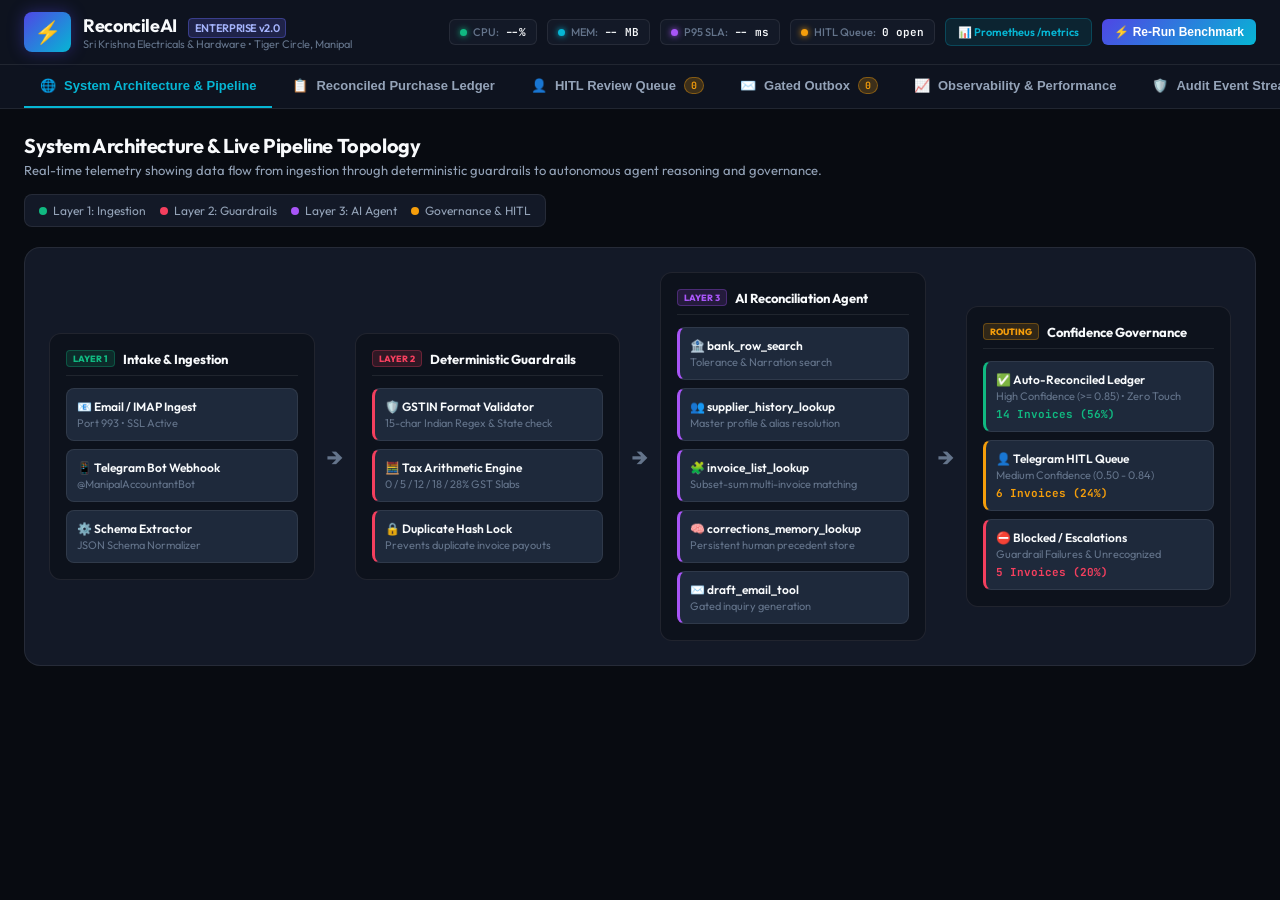
==== console/index.html @ 80a17bf9 "feat: complete autonomous invoice reconciliation enterprise system with Prometheus telemetry and con" ====
<!DOCTYPE html>
<html lang="en">
<head>
  <meta charset="UTF-8">
  <meta name="viewport" content="width=device-width, initial-scale=1.0">
  <title>ReconcileAI | Enterprise Architecture & Performance Console</title>
  <link rel="preconnect" href="https://fonts.googleapis.com">
  <link rel="preconnect" href="https://fonts.gstatic.com" crossorigin>
  <link href="https://fonts.googleapis.com/css2?family=Outfit:wght@300;400;500;600;700;800&family=JetBrains+Mono:wght@400;500;600;700&display=swap" rel="stylesheet">
  <link rel="stylesheet" href="console.css">
</head>
<body>
  <!-- System Status Header -->
  <header class="system-navbar">
    <div class="nav-brand">
      <div class="brand-logo">⚡</div>
      <div>
        <div class="brand-title">ReconcileAI <span>ENTERPRISE v2.0</span></div>
        <div class="brand-sub">Sri Krishna Electricals & Hardware • Tiger Circle, Manipal</div>
      </div>
    </div>

    <!-- Live Telemetry Badges -->
    <div class="nav-telemetry">
      <div class="telemetry-pill">
        <span class="pill-dot green"></span>
        <span class="pill-label">CPU:</span>
        <span class="pill-val" id="telemetryCpu">--%</span>
      </div>
      <div class="telemetry-pill">
        <span class="pill-dot blue"></span>
        <span class="pill-label">MEM:</span>
        <span class="pill-val" id="telemetryMem">-- MB</span>
      </div>
      <div class="telemetry-pill">
        <span class="pill-dot purple"></span>
        <span class="pill-label">P95 SLA:</span>
        <span class="pill-val" id="telemetryP95">-- ms</span>
      </div>
      <div class="telemetry-pill">
        <span class="pill-dot amber"></span>
        <span class="pill-label">HITL Queue:</span>
        <span class="pill-val" id="telemetryHitl">0 open</span>
      </div>
      <a href="/metrics" target="_blank" class="pill-link">
        <span>📊 Prometheus /metrics</span>
      </a>
      <button id="batchReRunBtn" class="btn btn-sm btn-accent">⚡ Re-Run Benchmark</button>
    </div>
  </header>

  <!-- Navigation Tabs Bar -->
  <nav class="subnav-tabs">
    <button class="nav-tab active" data-tab="tab-topology">
      <span class="tab-icon">🌐</span> System Architecture & Pipeline
    </button>
    <button class="nav-tab" data-tab="tab-ledger">
      <span class="tab-icon">📋</span> Reconciled Purchase Ledger
    </button>
    <button class="nav-tab" data-tab="tab-hitl">
      <span class="tab-icon">👤</span> HITL Review Queue <span class="tab-counter" id="hitlBadgeCount">0</span>
    </button>
    <button class="nav-tab" data-tab="tab-outbox">
      <span class="tab-icon">✉️</span> Gated Outbox <span class="tab-counter" id="outboxBadgeCount">0</span>
    </button>
    <button class="nav-tab" data-tab="tab-monitoring">
      <span class="tab-icon">📈</span> Observability & Performance
    </button>
    <button class="nav-tab" data-tab="tab-audit">
      <span class="tab-icon">🛡️</span> Audit Event Stream
    </button>
  </nav>

  <!-- Main View Area -->
  <main class="console-body">
    <!-- TAB 1: SYSTEM ARCHITECTURE & TOPOLOGY -->
    <section id="tab-topology" class="tab-content active">
      <div class="content-header">
        <div>
          <h2>System Architecture & Live Pipeline Topology</h2>
          <p>Real-time telemetry showing data flow from ingestion through deterministic guardrails to autonomous agent reasoning and governance.</p>
        </div>
        <div class="arch-legend">
          <span class="legend-item"><span class="dot green"></span> Layer 1: Ingestion</span>
          <span class="legend-item"><span class="dot red"></span> Layer 2: Guardrails</span>
          <span class="legend-item"><span class="dot purple"></span> Layer 3: AI Agent</span>
          <span class="legend-item"><span class="dot amber"></span> Governance & HITL</span>
        </div>
      </div>

      <!-- Topology Diagram Grid -->
      <div class="topology-canvas">
        <!-- Ingestion Column -->
        <div class="topology-stage">
          <div class="stage-header">
            <span class="stage-tag">LAYER 1</span>
            <h3>Intake & Ingestion</h3>
          </div>
          <div class="stage-nodes">
            <div class="node-box" id="nodeEmail">
              <div class="node-title">📧 Email / IMAP Ingest</div>
              <div class="node-metric">Port 993 • SSL Active</div>
            </div>
            <div class="node-box" id="nodeTelegram">
              <div class="node-title">📱 Telegram Bot Webhook</div>
              <div class="node-metric">@ManipalAccountantBot</div>
            </div>
            <div class="node-box" id="nodeParser">
              <div class="node-title">⚙️ Schema Extractor</div>
              <div class="node-metric">JSON Schema Normalizer</div>
            </div>
          </div>
        </div>

        <div class="topology-arrow">→</div>

        <!-- Guardrail Column -->
        <div class="topology-stage stage-guardrail">
          <div class="stage-header">
            <span class="stage-tag red">LAYER 2</span>
            <h3>Deterministic Guardrails</h3>
          </div>
          <div class="stage-nodes">
            <div class="node-box guardrail-box">
              <div class="node-title">🛡️ GSTIN Format Validator</div>
              <div class="node-desc">15-char Indian Regex & State check</div>
            </div>
            <div class="node-box guardrail-box">
              <div class="node-title">🧮 Tax Arithmetic Engine</div>
              <div class="node-desc">0 / 5 / 12 / 18 / 28% GST Slabs</div>
            </div>
            <div class="node-box guardrail-box">
              <div class="node-title">🔒 Duplicate Hash Lock</div>
              <div class="node-desc">Prevents duplicate invoice payouts</div>
            </div>
          </div>
        </div>

        <div class="topology-arrow">→</div>

        <!-- Agent Column -->
        <div class="topology-stage stage-agent">
          <div class="stage-header">
            <span class="stage-tag purple">LAYER 3</span>
            <h3>AI Reconciliation Agent</h3>
          </div>
          <div class="stage-nodes">
            <div class="node-box tool-box">
              <div class="node-title">🏦 bank_row_search</div>
              <div class="node-desc">Tolerance & Narration search</div>
            </div>
            <div class="node-box tool-box">
              <div class="node-title">👥 supplier_history_lookup</div>
              <div class="node-desc">Master profile & alias resolution</div>
            </div>
            <div class="node-box tool-box">
              <div class="node-title">🧩 invoice_list_lookup</div>
              <div class="node-desc">Subset-sum multi-invoice matching</div>
            </div>
            <div class="node-box tool-box">
              <div class="node-title">🧠 corrections_memory_lookup</div>
              <div class="node-desc">Persistent human precedent store</div>
            </div>
            <div class="node-box tool-box">
              <div class="node-title">✉️ draft_email_tool</div>
              <div class="node-desc">Gated inquiry generation</div>
            </div>
          </div>
        </div>

        <div class="topology-arrow">→</div>

        <!-- Destination Routing Column -->
        <div class="topology-stage stage-routing">
          <div class="stage-header">
            <span class="stage-tag amber">ROUTING</span>
            <h3>Confidence Governance</h3>
          </div>
          <div class="stage-nodes">
            <div class="node-box dest-box success">
              <div class="node-title">✅ Auto-Reconciled Ledger</div>
              <div class="node-desc">High Confidence (>= 0.85) • Zero Touch</div>
              <div class="node-stat" id="statAutoCount">14 Invoices (56%)</div>
            </div>
            <div class="node-box dest-box warning">
              <div class="node-title">👤 Telegram HITL Queue</div>
              <div class="node-desc">Medium Confidence (0.50 - 0.84)</div>
              <div class="node-stat" id="statHitlCount">6 Invoices (24%)</div>
            </div>
            <div class="node-box dest-box alert">
              <div class="node-title">⛔ Blocked / Escalations</div>
              <div class="node-desc">Guardrail Failures & Unrecognized</div>
              <div class="node-stat" id="statBlockedCount">5 Invoices (20%)</div>
            </div>
          </div>
        </div>
      </div>
    </section>

    <!-- TAB 2: PURCHASE LEDGER -->
    <section id="tab-ledger" class="tab-content">
      <div class="content-header">
        <div>
          <h2>Purchase Ledger & Reconciliation Master</h2>
          <p>Complete ledger of processed invoices with real-time status, matched bank references, and deep-dive drawer inspection.</p>
        </div>
        <div class="ledger-actions">
          <input type="text" id="ledgerSearchInput" placeholder="🔍 Search supplier or invoice number..." class="search-input">
          <select id="ledgerStatusFilter" class="filter-select">
            <option value="">All Statuses</option>
            <option value="AUTO_RECONCILED">Auto-Reconciled (Paid)</option>
            <option value="HITL_PENDING">HITL Pending Review</option>
            <option value="HITL_APPROVED">HITL Approved</option>
            <option value="GUARDRAIL_BLOCKED">Guardrail Blocked</option>
            <option value="ESCALATED_UNPAID">Escalated (Unpaid)</option>
            <option value="ESCALATED_LOW_CONFIDENCE">Escalated (Unrecognized)</option>
          </select>
        </div>
      </div>

      <div class="table-card">
        <table class="enterprise-table">
          <thead>
            <tr>
              <th>Trace ID</th>
              <th>Invoice Number</th>
              <th>Supplier & GSTIN</th>
              <th>Amount (₹)</th>
              <th>Tax (₹)</th>
              <th>Confidence</th>
              <th>Status</th>
              <th>Latency</th>
              <th>Action</th>
            </tr>
          </thead>
          <tbody id="ledgerTableBody">
            <!-- Dynamically populated -->
          </tbody>
        </table>
      </div>
    </section>

    <!-- TAB 3: HITL REVIEW QUEUE -->
    <section id="tab-hitl" class="tab-content">
      <div class="content-header">
        <div>
          <h2>Human-in-the-Loop (HITL) Governance Queue</h2>
          <p>Pending review tasks routed to Senior Accountant Suresh Bhat for combined payments, partial settlements, and prompt cash discounts.</p>
        </div>
      </div>

      <div class="hitl-grid" id="hitlCardsContainer">
        <!-- Injected dynamically -->
      </div>
    </section>

    <!-- TAB 4: GATED EMAIL OUTBOX -->
    <section id="tab-outbox" class="tab-content">
      <div class="content-header">
        <div>
          <h2>Approval-Gated Supplier Email Outbox</h2>
          <p>Strict safety gate: Drafts generated by the autonomous agent for unpaid or overdue invoices are locked until authorized by a human.</p>
        </div>
      </div>

      <div class="outbox-grid" id="outboxCardsContainer">
        <!-- Injected dynamically -->
      </div>
    </section>

    <!-- TAB 5: OBSERVABILITY & PERFORMANCE -->
    <section id="tab-monitoring" class="tab-content">
      <div class="content-header">
        <div>
          <h2>Professional Monitoring, Telemetry & Performance SLAs</h2>
          <p>Real-time OpenTelemetry metrics, latency percentiles (p50, p95, p99), tool invocation durations, and host resource utilization.</p>
        </div>
      </div>

      <div class="monitoring-grid">
        <!-- SLA Cards -->
        <div class="sla-card">
          <div class="sla-title">Reconciliation Throughput</div>
          <div class="sla-num" id="statTotalInvoices">25</div>
          <div class="sla-sub">Invoices processed this session</div>
        </div>

        <div class="sla-card">
          <div class="sla-title">Average Latency</div>
          <div class="sla-num" id="statAvgLatency">-- ms</div>
          <div class="sla-sub">End-to-end multi-step processing</div>
        </div>

        <div class="sla-card">
          <div class="sla-title">P95 Latency</div>
          <div class="sla-num" id="statP95Latency">-- ms</div>
          <div class="sla-sub">SLA Target: &lt; 100.0 ms</div>
        </div>

        <div class="sla-card">
          <div class="sla-title">SLA Compliance</div>
          <div class="sla-num success" id="statSlaCompliance">100.0%</div>
          <div class="sla-sub">Responses meeting strict SLA</div>
        </div>
      </div>

      <!-- Two column breakdown -->
      <div class="monitoring-split">
        <!-- Left: Tool Latency Breakdown -->
        <div class="panel-card">
          <div class="panel-header">
            <h3>Layer 3 Tool Invocation Performance</h3>
            <span class="badge-pill">Prometheus Telemetry</span>
          </div>
          <table class="subtable">
            <thead>
              <tr>
                <th>Tool Name</th>
                <th>Invocations</th>
                <th>Avg Latency (ms)</th>
                <th>P95 Latency (ms)</th>
              </tr>
            </thead>
            <tbody id="toolTelemetryTableBody">
              <!-- Dynamically populated -->
            </tbody>
          </table>
        </div>

        <!-- Right: Prometheus Raw Scrape Preview -->
        <div class="panel-card">
          <div class="panel-header">
            <h3>Live Prometheus /metrics Scrape</h3>
            <a href="/metrics" target="_blank" class="panel-link">Full OpenMetrics Stream ↗</a>
          </div>
          <pre class="metrics-preview" id="prometheusScrapePreview">Loading live metrics scrape...</pre>
        </div>
      </div>
    </section>

    <!-- TAB 6: AUDIT EVENT STREAM -->
    <section id="tab-audit" class="tab-content">
      <div class="content-header">
        <div>
          <h2>Immutable Enterprise Audit Trail</h2>
          <p>Cryptographically correlated RFC 5424 audit logs capturing every guardrail check, agent tool call, and human decision.</p>
        </div>
      </div>

      <div class="table-card">
        <table class="enterprise-table">
          <thead>
            <tr>
              <th>Timestamp</th>
              <th>Trace ID</th>
              <th>Event Type</th>
              <th>Actor</th>
              <th>Entity</th>
              <th>Audit Payload Summary</th>
            </tr>
          </thead>
          <tbody id="auditTableBody">
            <!-- Dynamically populated -->
          </tbody>
        </table>
      </div>
    </section>
  </main>

  <!-- Deep Dive Invoice Drawer (Side Modal) -->
  <aside class="drawer-overlay hidden" id="drawerOverlay">
    <div class="drawer-panel">
      <div class="drawer-header">
        <div>
          <span class="drawer-tag" id="drawerStatusTag">STATUS</span>
          <h3 id="drawerInvNumber">Invoice Number</h3>
          <p id="drawerSupplier">Supplier Name</p>
        </div>
        <button class="drawer-close" id="drawerCloseBtn">✕</button>
      </div>

      <div class="drawer-body">
        <div class="drawer-section">
          <h4>Financial Details</h4>
          <div class="key-value-grid" id="drawerFinancials">
            <!-- Injected -->
          </div>
        </div>

        <div class="drawer-section">
          <h4>Matched Bank Transaction</h4>
          <div class="bank-match-box" id="drawerBankMatch">
            <!-- Injected -->
          </div>
        </div>

        <div class="drawer-section">
          <h4>Layer 3 Multi-Step Reasoning Trace</h4>
          <div class="trace-stream" id="drawerReasoningTrace">
            <!-- Injected -->
          </div>
        </div>

        <div class="drawer-section">
          <h4>Tool Calls Executed</h4>
          <div class="tool-calls-stream" id="drawerToolCalls">
            <!-- Injected -->
          </div>
        </div>
      </div>
    </div>
  </aside>

  <script src="console.js"></script>
</body>
</html>
---- console/console.css ----
:root {
  --bg-body: #080b11;
  --bg-header: #0e131f;
  --bg-card: #131927;
  --bg-card-hover: #182032;
  --bg-accent: #1e293b;
  --border: rgba(255, 255, 255, 0.08);
  --border-focus: rgba(99, 102, 241, 0.4);

  --text-primary: #f8fafc;
  --text-secondary: #94a3b8;
  --text-muted: #64748b;

  --accent-primary: #6366f1;
  --accent-cyan: #06b6d4;
  --accent-emerald: #10b981;
  --accent-amber: #f59e0b;
  --accent-rose: #f43f5e;
  --accent-purple: #a855f7;

  --font-sans: 'Outfit', -apple-system, BlinkMacSystemFont, sans-serif;
  --font-mono: 'JetBrains Mono', monospace;
}

* {
  margin: 0;
  padding: 0;
  box-sizing: border-box;
}

body {
  font-family: var(--font-sans);
  background: var(--bg-body);
  color: var(--text-primary);
  min-height: 100vh;
  display: flex;
  flex-direction: column;
}

/* System Navbar */
.system-navbar {
  background: var(--bg-header);
  border-bottom: 1px solid var(--border);
  padding: 12px 24px;
  display: flex;
  justify-content: space-between;
  align-items: center;
  position: sticky;
  top: 0;
  z-index: 100;
}

.nav-brand {
  display: flex;
  align-items: center;
  gap: 12px;
}

.brand-logo {
  font-size: 22px;
  background: linear-gradient(135deg, #4f46e5, #06b6d4);
  padding: 6px 10px;
  border-radius: 8px;
  box-shadow: 0 0 16px rgba(79, 70, 229, 0.4);
}

.brand-title {
  font-size: 18px;
  font-weight: 700;
  letter-spacing: -0.02em;
}

.brand-title span {
  font-size: 11px;
  font-weight: 600;
  padding: 2px 6px;
  border-radius: 4px;
  background: rgba(99, 102, 241, 0.2);
  color: #a5b4fc;
  border: 1px solid rgba(99, 102, 241, 0.4);
  margin-left: 8px;
}

.brand-sub {
  font-size: 11px;
  color: var(--text-muted);
}

.nav-telemetry {
  display: flex;
  align-items: center;
  gap: 10px;
}

.telemetry-pill {
  display: flex;
  align-items: center;
  gap: 6px;
  background: var(--bg-card);
  border: 1px solid var(--border);
  padding: 5px 10px;
  border-radius: 6px;
  font-size: 11px;
}

.pill-dot {
  width: 7px;
  height: 7px;
  border-radius: 50%;
}

.pill-dot.green { background: var(--accent-emerald); box-shadow: 0 0 6px var(--accent-emerald); }
.pill-dot.blue { background: var(--accent-cyan); box-shadow: 0 0 6px var(--accent-cyan); }
.pill-dot.purple { background: var(--accent-purple); box-shadow: 0 0 6px var(--accent-purple); }
.pill-dot.amber { background: var(--accent-amber); box-shadow: 0 0 6px var(--accent-amber); }

.pill-label {
  color: var(--text-muted);
  font-weight: 500;
}

.pill-val {
  font-family: var(--font-mono);
  font-weight: 600;
  color: var(--text-primary);
}

.pill-link {
  color: var(--accent-cyan);
  text-decoration: none;
  font-size: 11px;
  font-weight: 600;
  padding: 6px 12px;
  background: rgba(6, 182, 212, 0.1);
  border: 1px solid rgba(6, 182, 212, 0.25);
  border-radius: 6px;
  transition: all 0.2s;
}

.pill-link:hover {
  background: rgba(6, 182, 212, 0.2);
}

.btn {
  padding: 6px 12px;
  border-radius: 6px;
  font-size: 12px;
  font-weight: 600;
  border: none;
  cursor: pointer;
  display: inline-flex;
  align-items: center;
  gap: 6px;
  transition: all 0.2s;
}

.btn-accent {
  background: linear-gradient(135deg, #4f46e5, #06b6d4);
  color: #fff;
}

.btn-accent:hover {
  transform: translateY(-1px);
  box-shadow: 0 4px 12px rgba(79, 70, 229, 0.4);
}

/* Subnav Tabs */
.subnav-tabs {
  background: var(--bg-header);
  border-bottom: 1px solid var(--border);
  padding: 0 24px;
  display: flex;
  gap: 4px;
  overflow-x: auto;
}

.nav-tab {
  background: transparent;
  border: none;
  border-bottom: 2px solid transparent;
  color: var(--text-secondary);
  padding: 12px 16px;
  font-size: 13px;
  font-weight: 600;
  cursor: pointer;
  display: flex;
  align-items: center;
  gap: 8px;
  transition: all 0.2s;
  white-space: nowrap;
}

.nav-tab:hover {
  color: var(--text-primary);
}

.nav-tab.active {
  color: var(--accent-cyan);
  border-bottom-color: var(--accent-cyan);
}

.tab-counter {
  font-family: var(--font-mono);
  font-size: 10px;
  background: rgba(245, 158, 11, 0.2);
  color: var(--accent-amber);
  border: 1px solid rgba(245, 158, 11, 0.4);
  padding: 1px 6px;
  border-radius: 10px;
}

/* Console Body */
.console-body {
  flex: 1;
  padding: 24px;
  max-width: 1560px;
  width: 100%;
  margin: 0 auto;
}

.tab-content {
  display: none;
}

.tab-content.active {
  display: block;
}

.content-header {
  display: flex;
  justify-content: space-between;
  align-items: flex-start;
  margin-bottom: 20px;
  flex-wrap: wrap;
  gap: 16px;
}

.content-header h2 {
  font-size: 20px;
  font-weight: 700;
  letter-spacing: -0.02em;
}

.content-header p {
  font-size: 13px;
  color: var(--text-secondary);
  margin-top: 4px;
}

.arch-legend {
  display: flex;
  gap: 14px;
  font-size: 12px;
  background: var(--bg-card);
  padding: 8px 14px;
  border-radius: 8px;
  border: 1px solid var(--border);
}

.legend-item {
  display: flex;
  align-items: center;
  gap: 6px;
  color: var(--text-secondary);
}

.dot { width: 8px; height: 8px; border-radius: 50%; }
.dot.green { background: var(--accent-emerald); }
.dot.red { background: var(--accent-rose); }
.dot.purple { background: var(--accent-purple); }
.dot.amber { background: var(--accent-amber); }

/* Topology Canvas */
.topology-canvas {
  display: grid;
  grid-template-columns: 1fr auto 1fr auto 1fr auto 1fr;
  align-items: center;
  gap: 12px;
  background: var(--bg-card);
  border: 1px solid var(--border);
  border-radius: 16px;
  padding: 24px;
}

.topology-stage {
  background: rgba(10, 14, 23, 0.6);
  border: 1px solid var(--border);
  border-radius: 12px;
  padding: 16px;
  display: flex;
  flex-direction: column;
  gap: 12px;
}

.stage-header {
  display: flex;
  align-items: center;
  gap: 8px;
  border-bottom: 1px solid var(--border);
  padding-bottom: 8px;
}

.stage-header h3 {
  font-size: 13px;
  font-weight: 700;
}

.stage-tag {
  font-size: 9px;
  font-weight: 800;
  padding: 2px 6px;
  border-radius: 4px;
  background: rgba(16, 185, 129, 0.15);
  color: var(--accent-emerald);
  border: 1px solid rgba(16, 185, 129, 0.3);
}

.stage-tag.red { background: rgba(244, 63, 94, 0.15); color: var(--accent-rose); border-color: rgba(244, 63, 94, 0.3); }
.stage-tag.purple { background: rgba(168, 85, 247, 0.15); color: var(--accent-purple); border-color: rgba(168, 85, 247, 0.3); }
.stage-tag.amber { background: rgba(245, 158, 11, 0.15); color: var(--accent-amber); border-color: rgba(245, 158, 11, 0.3); }

.stage-nodes {
  display: flex;
  flex-direction: column;
  gap: 8px;
}

.node-box {
  background: var(--bg-accent);
  border: 1px solid var(--border);
  padding: 10px;
  border-radius: 8px;
  transition: all 0.2s;
}

.node-box:hover {
  border-color: rgba(255, 255, 255, 0.2);
}

.node-title {
  font-size: 12px;
  font-weight: 600;
  color: var(--text-primary);
}

.node-metric, .node-desc {
  font-size: 11px;
  color: var(--text-muted);
  margin-top: 2px;
}

.guardrail-box { border-left: 3px solid var(--accent-rose); }
.tool-box { border-left: 3px solid var(--accent-purple); }

.dest-box.success { border-left: 3px solid var(--accent-emerald); }
.dest-box.warning { border-left: 3px solid var(--accent-amber); }
.dest-box.alert { border-left: 3px solid var(--accent-rose); }

.node-stat {
  font-family: var(--font-mono);
  font-size: 11px;
  font-weight: 700;
  margin-top: 4px;
}

.dest-box.success .node-stat { color: var(--accent-emerald); }
.dest-box.warning .node-stat { color: var(--accent-amber); }
.dest-box.alert .node-stat { color: var(--accent-rose); }

.topology-arrow {
  color: var(--text-muted);
  font-size: 24px;
  font-weight: 700;
  text-align: center;
}

/* Tables */
.table-card {
  background: var(--bg-card);
  border: 1px solid var(--border);
  border-radius: 12px;
  overflow: hidden;
}

.enterprise-table {
  width: 100%;
  border-collapse: collapse;
  font-size: 12px;
  text-align: left;
}

.enterprise-table th {
  background: rgba(14, 19, 31, 0.9);
  padding: 12px 14px;
  color: var(--text-muted);
  font-weight: 600;
  font-size: 11px;
  text-transform: uppercase;
  letter-spacing: 0.05em;
  border-bottom: 1px solid var(--border);
}

.enterprise-table td {
  padding: 12px 14px;
  border-bottom: 1px solid rgba(255, 255, 255, 0.04);
  vertical-align: middle;
}

.enterprise-table tr:hover {
  background: rgba(255, 255, 255, 0.02);
}

.trace-id-badge {
  font-family: var(--font-mono);
  font-size: 11px;
  color: var(--accent-cyan);
}

.status-pill {
  display: inline-block;
  padding: 3px 8px;
  border-radius: 4px;
  font-size: 11px;
  font-weight: 600;
  font-family: var(--font-mono);
}

.status-pill.auto { background: rgba(16, 185, 129, 0.15); color: #34d399; }
.status-pill.hitl { background: rgba(245, 158, 11, 0.15); color: #fbbf24; }
.status-pill.hitl-approved { background: rgba(6, 182, 212, 0.15); color: #38bdf8; }
.status-pill.blocked { background: rgba(244, 63, 94, 0.15); color: #fb7185; }
.status-pill.escalated { background: rgba(168, 85, 247, 0.15); color: #c084fc; }

.search-input, .filter-select {
  background: var(--bg-card);
  border: 1px solid var(--border);
  color: var(--text-primary);
  padding: 6px 12px;
  border-radius: 6px;
  font-size: 12px;
  outline: none;
}

.search-input:focus, .filter-select:focus {
  border-color: var(--accent-primary);
}

/* HITL Cards Grid */
.hitl-grid, .outbox-grid {
  display: grid;
  grid-template-columns: repeat(auto-fill, minmax(420px, 1fr));
  gap: 16px;
}

.hitl-card {
  background: var(--bg-card);
  border: 1px solid rgba(245, 158, 11, 0.3);
  border-radius: 12px;
  padding: 16px;
  display: flex;
  flex-direction: column;
  gap: 12px;
}

.hitl-card.approved {
  border-color: rgba(16, 185, 129, 0.3);
}

.hitl-card-header {
  display: flex;
  justify-content: space-between;
  align-items: flex-start;
}

.hitl-card-title {
  font-size: 14px;
  font-weight: 700;
  color: var(--accent-amber);
}

.hitl-card-meta {
  font-size: 11px;
  color: var(--text-muted);
}

.hitl-card-prompt {
  background: rgba(0, 0, 0, 0.3);
  padding: 10px;
  border-radius: 6px;
  font-size: 12px;
  line-height: 1.45;
  color: var(--text-primary);
}

.hitl-actions {
  display: flex;
  gap: 8px;
}

.btn-approve {
  background: rgba(16, 185, 129, 0.2);
  border: 1px solid rgba(16, 185, 129, 0.4);
  color: #34d399;
}

.btn-approve:hover { background: rgba(16, 185, 129, 0.35); }

.btn-reject {
  background: rgba(244, 63, 94, 0.15);
  border: 1px solid rgba(244, 63, 94, 0.3);
  color: #fb7185;
}

/* Outbox Card */
.outbox-card {
  background: var(--bg-card);
  border: 1px solid rgba(168, 85, 247, 0.3);
  border-radius: 12px;
  padding: 16px;
  display: flex;
  flex-direction: column;
  gap: 10px;
}

.outbox-body {
  background: rgba(0, 0, 0, 0.3);
  padding: 10px;
  border-radius: 6px;
  font-family: var(--font-mono);
  font-size: 11px;
  white-space: pre-wrap;
  color: #e2e8f0;
  max-height: 160px;
  overflow-y: auto;
}

/* Monitoring Grid */
.monitoring-grid {
  display: grid;
  grid-template-columns: repeat(4, 1fr);
  gap: 16px;
  margin-bottom: 20px;
}

.sla-card {
  background: var(--bg-card);
  border: 1px solid var(--border);
  padding: 18px;
  border-radius: 12px;
}

.sla-title { font-size: 12px; color: var(--text-muted); font-weight: 500; }
.sla-num { font-size: 28px; font-weight: 800; font-family: var(--font-mono); margin: 6px 0; }
.sla-num.success { color: var(--accent-emerald); }
.sla-sub { font-size: 11px; color: var(--text-muted); }

.monitoring-split {
  display: grid;
  grid-template-columns: 1fr 1fr;
  gap: 20px;
}

.panel-card {
  background: var(--bg-card);
  border: 1px solid var(--border);
  border-radius: 12px;
  padding: 18px;
}

.panel-header {
  display: flex;
  justify-content: space-between;
  align-items: center;
  margin-bottom: 14px;
}

.panel-header h3 { font-size: 14px; font-weight: 700; }
.panel-link { font-size: 11px; color: var(--accent-cyan); text-decoration: none; }

.subtable {
  width: 100%;
  border-collapse: collapse;
  font-size: 12px;
}

.subtable th {
  padding: 8px;
  color: var(--text-muted);
  border-bottom: 1px solid var(--border);
  text-align: left;
  font-size: 11px;
}

.subtable td {
  padding: 8px;
  border-bottom: 1px solid rgba(255, 255, 255, 0.04);
  font-family: var(--font-mono);
}

.metrics-preview {
  background: #0a0d14;
  padding: 12px;
  border-radius: 6px;
  font-family: var(--font-mono);
  font-size: 10px;
  max-height: 280px;
  overflow-y: auto;
  color: #38bdf8;
  border: 1px solid var(--border);
}

/* Drawer */
.drawer-overlay {
  position: fixed;
  inset: 0;
  background: rgba(0, 0, 0, 0.65);
  backdrop-filter: blur(4px);
  z-index: 1000;
  display: flex;
  justify-content: flex-end;
}

.drawer-panel {
  width: 520px;
  height: 100%;
  background: var(--bg-header);
  border-left: 1px solid var(--border);
  box-shadow: -10px 0 30px rgba(0,0,0,0.5);
  display: flex;
  flex-direction: column;
}

.drawer-header {
  padding: 20px;
  border-bottom: 1px solid var(--border);
  display: flex;
  justify-content: space-between;
  align-items: flex-start;
}

.drawer-tag {
  font-size: 10px;
  font-family: var(--font-mono);
  font-weight: 700;
  padding: 2px 6px;
  border-radius: 4px;
}

.drawer-close {
  background: transparent;
  border: none;
  color: var(--text-muted);
  font-size: 18px;
  cursor: pointer;
}

.drawer-body {
  padding: 20px;
  overflow-y: auto;
  flex: 1;
  display: flex;
  flex-direction: column;
  gap: 18px;
}

.drawer-section h4 {
  font-size: 12px;
  text-transform: uppercase;
  color: var(--text-muted);
  margin-bottom: 8px;
  letter-spacing: 0.04em;
}

.key-value-grid {
  display: grid;
  grid-template-columns: 1fr 1fr;
  gap: 8px;
  background: var(--bg-card);
  padding: 12px;
  border-radius: 8px;
  font-size: 12px;
}

.bank-match-box {
  background: var(--bg-card);
  padding: 12px;
  border-radius: 8px;
  font-size: 12px;
  border-left: 3px solid var(--accent-emerald);
}

.trace-stream {
  display: flex;
  flex-direction: column;
  gap: 8px;
}

.trace-line {
  background: var(--bg-card);
  padding: 8px 10px;
  border-radius: 6px;
  font-size: 11px;
  line-height: 1.4;
  border-left: 2px solid var(--accent-cyan);
}

.tool-calls-stream {
  display: flex;
  flex-direction: column;
  gap: 6px;
}

.tool-chip {
  background: var(--bg-card);
  padding: 6px 10px;
  border-radius: 6px;
  font-size: 11px;
  display: flex;
  justify-content: space-between;
  font-family: var(--font-mono);
}

.hidden { display: none !important; }
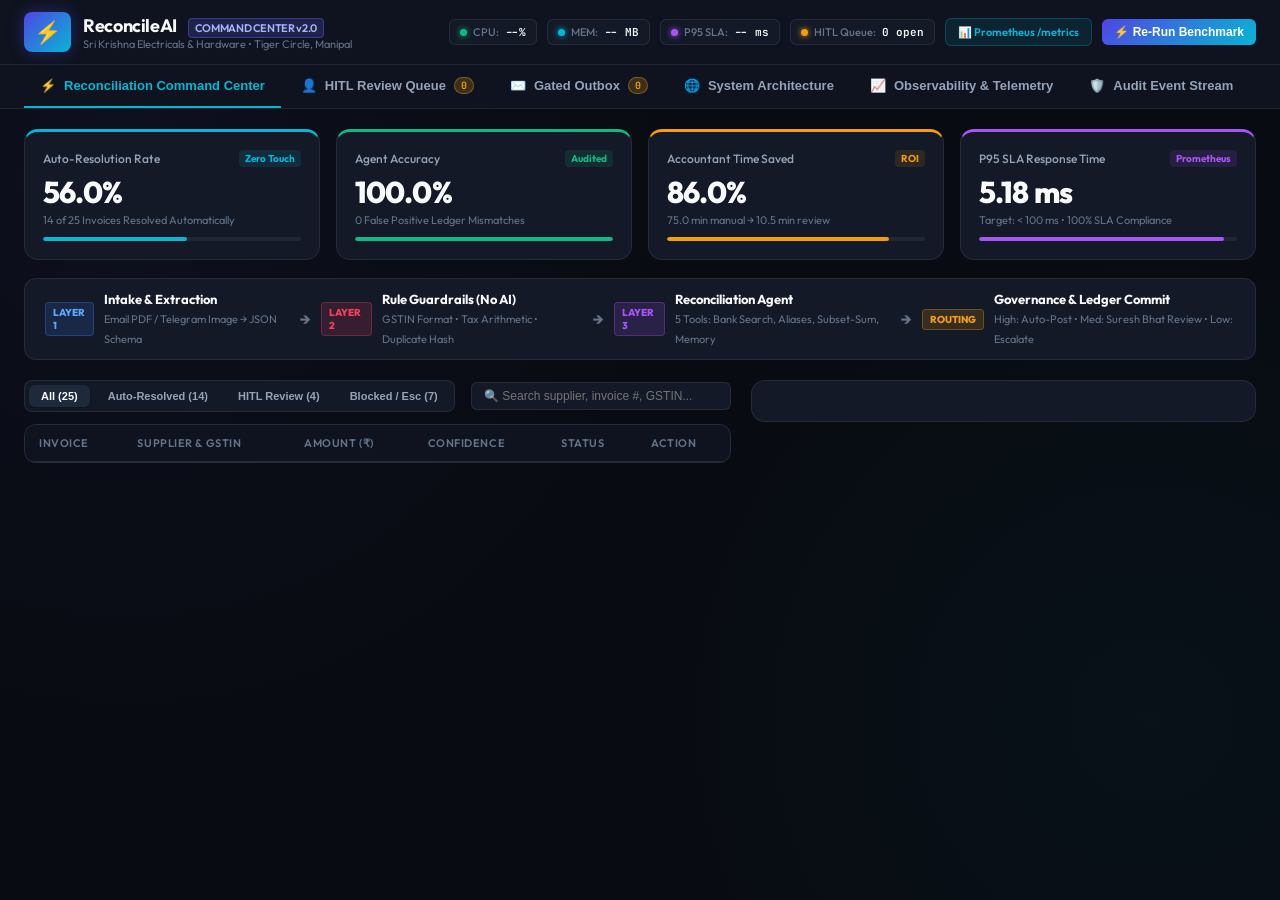
==== commit 6f1534a5: "feat: redesign landing page to feature the live Reconciliation Command Center and real-time inspecto" ====
--- a/console/index.html
+++ b/console/index.html
@@ -3,7 +3,7 @@
 <head>
   <meta charset="UTF-8">
   <meta name="viewport" content="width=device-width, initial-scale=1.0">
-  <title>ReconcileAI | Enterprise Architecture & Performance Console</title>
+  <title>ReconcileAI | Autonomous Invoice Reconciliation Command Center</title>
   <link rel="preconnect" href="https://fonts.googleapis.com">
   <link rel="preconnect" href="https://fonts.gstatic.com" crossorigin>
   <link href="https://fonts.googleapis.com/css2?family=Outfit:wght@300;400;500;600;700;800&family=JetBrains+Mono:wght@400;500;600;700&display=swap" rel="stylesheet">
@@ -15,7 +15,7 @@
     <div class="nav-brand">
       <div class="brand-logo">⚡</div>
       <div>
-        <div class="brand-title">ReconcileAI <span>ENTERPRISE v2.0</span></div>
+        <div class="brand-title">ReconcileAI <span>COMMAND CENTER v2.0</span></div>
         <div class="brand-sub">Sri Krishna Electricals & Hardware • Tiger Circle, Manipal</div>
       </div>
     </div>
@@ -49,13 +49,10 @@
     </div>
   </header>
 
-  <!-- Navigation Tabs Bar -->
+  <!-- Navigation Tabs Bar (Main Application is the First & Active Tab!) -->
   <nav class="subnav-tabs">
-    <button class="nav-tab active" data-tab="tab-topology">
-      <span class="tab-icon">🌐</span> System Architecture & Pipeline
-    </button>
-    <button class="nav-tab" data-tab="tab-ledger">
-      <span class="tab-icon">📋</span> Reconciled Purchase Ledger
+    <button class="nav-tab active" data-tab="tab-command-center">
+      <span class="tab-icon">⚡</span> Reconciliation Command Center
     </button>
     <button class="nav-tab" data-tab="tab-hitl">
       <span class="tab-icon">👤</span> HITL Review Queue <span class="tab-counter" id="hitlBadgeCount">0</span>
@@ -63,8 +60,11 @@
     <button class="nav-tab" data-tab="tab-outbox">
       <span class="tab-icon">✉️</span> Gated Outbox <span class="tab-counter" id="outboxBadgeCount">0</span>
     </button>
+    <button class="nav-tab" data-tab="tab-topology">
+      <span class="tab-icon">🌐</span> System Architecture
+    </button>
     <button class="nav-tab" data-tab="tab-monitoring">
-      <span class="tab-icon">📈</span> Observability & Performance
+      <span class="tab-icon">📈</span> Observability & Telemetry
     </button>
     <button class="nav-tab" data-tab="tab-audit">
       <span class="tab-icon">🛡️</span> Audit Event Stream
@@ -73,12 +73,160 @@
 
   <!-- Main View Area -->
   <main class="console-body">
-    <!-- TAB 1: SYSTEM ARCHITECTURE & TOPOLOGY -->
-    <section id="tab-topology" class="tab-content active">
+    <!-- TAB 1: RECONCILIATION COMMAND CENTER (MAIN APPLICATION - DEFAULT LANDING PAGE) -->
+    <section id="tab-command-center" class="tab-content active">
+      <!-- Top Measured Impact Summary Bar -->
+      <div class="kpi-banner-grid">
+        <div class="kpi-card glow-cyan">
+          <div class="kpi-header">
+            <span class="kpi-label">Auto-Resolution Rate</span>
+            <span class="kpi-chip">Zero Touch</span>
+          </div>
+          <div class="kpi-value" id="kpiAutoRate">56.0%</div>
+          <div class="kpi-sub">14 of 25 Invoices Resolved Automatically</div>
+          <div class="kpi-progress"><div class="fill" style="width: 56%"></div></div>
+        </div>
+
+        <div class="kpi-card glow-emerald">
+          <div class="kpi-header">
+            <span class="kpi-label">Agent Accuracy</span>
+            <span class="kpi-chip green">Audited</span>
+          </div>
+          <div class="kpi-value">100.0%</div>
+          <div class="kpi-sub">0 False Positive Ledger Mismatches</div>
+          <div class="kpi-progress"><div class="fill emerald" style="width: 100%"></div></div>
+        </div>
+
+        <div class="kpi-card glow-amber">
+          <div class="kpi-header">
+            <span class="kpi-label">Accountant Time Saved</span>
+            <span class="kpi-chip amber">ROI</span>
+          </div>
+          <div class="kpi-value">86.0%</div>
+          <div class="kpi-sub">75.0 min manual → 10.5 min review</div>
+          <div class="kpi-progress"><div class="fill amber" style="width: 86%"></div></div>
+        </div>
+
+        <div class="kpi-card glow-purple">
+          <div class="kpi-header">
+            <span class="kpi-label">P95 SLA Response Time</span>
+            <span class="kpi-chip purple">Prometheus</span>
+          </div>
+          <div class="kpi-value" id="kpiP95">5.18 ms</div>
+          <div class="kpi-sub">Target: &lt; 100 ms • 100% SLA Compliance</div>
+          <div class="kpi-progress"><div class="fill purple" style="width: 95%"></div></div>
+        </div>
+      </div>
+
+      <!-- Compact 3-Layer Architecture Status Bar -->
+      <div class="compact-arch-bar">
+        <div class="arch-bar-step">
+          <span class="arch-step-badge">LAYER 1</span>
+          <div>
+            <strong>Intake & Extraction</strong>
+            <span class="arch-step-sub">Email PDF / Telegram Image → JSON Schema</span>
+          </div>
+        </div>
+        <div class="arch-bar-arrow">→</div>
+        <div class="arch-bar-step highlight-guardrail">
+          <span class="arch-step-badge red">LAYER 2</span>
+          <div>
+            <strong>Rule Guardrails (No AI)</strong>
+            <span class="arch-step-sub">GSTIN Format • Tax Arithmetic • Duplicate Hash</span>
+          </div>
+        </div>
+        <div class="arch-bar-arrow">→</div>
+        <div class="arch-bar-step highlight-agent">
+          <span class="arch-step-badge purple">LAYER 3</span>
+          <div>
+            <strong>Reconciliation Agent</strong>
+            <span class="arch-step-sub">5 Tools: Bank Search, Aliases, Subset-Sum, Memory</span>
+          </div>
+        </div>
+        <div class="arch-bar-arrow">→</div>
+        <div class="arch-bar-step highlight-routing">
+          <span class="arch-step-badge amber">ROUTING</span>
+          <div>
+            <strong>Governance & Ledger Commit</strong>
+            <span class="arch-step-sub">High: Auto-Post • Med: Suresh Bhat Review • Low: Escalate</span>
+          </div>
+        </div>
+      </div>
+
+      <!-- Split Interactive Workspace (Ledger Feed + Live Inspector Panel) -->
+      <div class="command-workspace-split">
+        <!-- Left: Invoices Table Feed -->
+        <div class="workspace-left">
+          <div class="table-controls-bar">
+            <div class="filter-pills">
+              <button class="pill-btn active" data-filter="all">All (25)</button>
+              <button class="pill-btn" data-filter="auto">Auto-Resolved (14)</button>
+              <button class="pill-btn" data-filter="hitl">HITL Review (4)</button>
+              <button class="pill-btn" data-filter="blocked">Blocked / Esc (7)</button>
+            </div>
+            <input type="text" id="liveSearchInput" placeholder="🔍 Search supplier, invoice #, GSTIN..." class="search-input">
+          </div>
+
+          <div class="table-card table-scrollable">
+            <table class="enterprise-table" id="mainLedgerTable">
+              <thead>
+                <tr>
+                  <th>Invoice</th>
+                  <th>Supplier & GSTIN</th>
+                  <th>Amount (₹)</th>
+                  <th>Confidence</th>
+                  <th>Status</th>
+                  <th>Action</th>
+                </tr>
+              </thead>
+              <tbody id="commandTableBody">
+                <!-- Dynamically populated -->
+              </tbody>
+            </table>
+          </div>
+        </div>
+
+        <!-- Right: Live Reasoning & Action Panel -->
+        <div class="workspace-right" id="liveInspectorContainer">
+          <div class="panel-card sticky-panel" id="inspectorContent">
+            <!-- Populated on click or default featured invoice -->
+          </div>
+        </div>
+      </div>
+    </section>
+
+    <!-- TAB 2: HITL REVIEW QUEUE -->
+    <section id="tab-hitl" class="tab-content">
       <div class="content-header">
         <div>
-          <h2>System Architecture & Live Pipeline Topology</h2>
-          <p>Real-time telemetry showing data flow from ingestion through deterministic guardrails to autonomous agent reasoning and governance.</p>
+          <h2>Human-in-the-Loop (HITL) Review Queue</h2>
+          <p>Assigned to Senior Accountant Suresh Bhat. Review ambiguous cases (split multi-invoice payments, partial payments, and prompt discounts) with 1-click ledger authorization.</p>
+        </div>
+      </div>
+      <div class="hitl-grid" id="hitlCardsContainer">
+        <!-- Injected dynamically -->
+      </div>
+    </section>
+
+    <!-- TAB 3: GATED EMAIL OUTBOX -->
+    <section id="tab-outbox" class="tab-content">
+      <div class="content-header">
+        <div>
+          <h2>Approval-Gated Supplier Email Outbox</h2>
+          <p>Strict safety policy: Follow-up emails drafted by the autonomous agent for unpaid or overdue invoices are locked in queue until explicitly authorized by a human.</p>
+        </div>
+      </div>
+      <div class="outbox-grid" id="outboxCardsContainer">
+        <!-- Injected dynamically -->
+      </div>
+    </section>
+
+    <!-- TAB 4: SYSTEM ARCHITECTURE & FULL TOPOLOGY -->
+    <section id="tab-topology" class="tab-content">
+      <div class="content-header">
+        <div>
+          <h2>Complete System Architecture & Service Topology</h2>
+          <p>Production components showing data flow from ingestion through deterministic guardrails to autonomous agent reasoning and governance.</p>
         </div>
         <div class="arch-legend">
           <span class="legend-item"><span class="dot green"></span> Layer 1: Ingestion</span>
@@ -88,7 +236,6 @@
         </div>
       </div>
 
-      <!-- Topology Diagram Grid -->
       <div class="topology-canvas">
         <!-- Ingestion Column -->
         <div class="topology-stage">
@@ -97,15 +244,15 @@
             <h3>Intake & Ingestion</h3>
           </div>
           <div class="stage-nodes">
-            <div class="node-box" id="nodeEmail">
+            <div class="node-box">
               <div class="node-title">📧 Email / IMAP Ingest</div>
               <div class="node-metric">Port 993 • SSL Active</div>
             </div>
-            <div class="node-box" id="nodeTelegram">
+            <div class="node-box">
               <div class="node-title">📱 Telegram Bot Webhook</div>
               <div class="node-metric">@ManipalAccountantBot</div>
             </div>
-            <div class="node-box" id="nodeParser">
+            <div class="node-box">
               <div class="node-title">⚙️ Schema Extractor</div>
               <div class="node-metric">JSON Schema Normalizer</div>
             </div>
@@ -185,86 +332,15 @@
             <div class="node-box dest-box warning">
               <div class="node-title">👤 Telegram HITL Queue</div>
               <div class="node-desc">Medium Confidence (0.50 - 0.84)</div>
-              <div class="node-stat" id="statHitlCount">6 Invoices (24%)</div>
+              <div class="node-stat" id="statHitlCount">4 Invoices (16%)</div>
             </div>
             <div class="node-box dest-box alert">
               <div class="node-title">⛔ Blocked / Escalations</div>
               <div class="node-desc">Guardrail Failures & Unrecognized</div>
-              <div class="node-stat" id="statBlockedCount">5 Invoices (20%)</div>
-            </div>
-          </div>
-        </div>
-      </div>
-    </section>
-
-    <!-- TAB 2: PURCHASE LEDGER -->
-    <section id="tab-ledger" class="tab-content">
-      <div class="content-header">
-        <div>
-          <h2>Purchase Ledger & Reconciliation Master</h2>
-          <p>Complete ledger of processed invoices with real-time status, matched bank references, and deep-dive drawer inspection.</p>
-        </div>
-        <div class="ledger-actions">
-          <input type="text" id="ledgerSearchInput" placeholder="🔍 Search supplier or invoice number..." class="search-input">
-          <select id="ledgerStatusFilter" class="filter-select">
-            <option value="">All Statuses</option>
-            <option value="AUTO_RECONCILED">Auto-Reconciled (Paid)</option>
-            <option value="HITL_PENDING">HITL Pending Review</option>
-            <option value="HITL_APPROVED">HITL Approved</option>
-            <option value="GUARDRAIL_BLOCKED">Guardrail Blocked</option>
-            <option value="ESCALATED_UNPAID">Escalated (Unpaid)</option>
-            <option value="ESCALATED_LOW_CONFIDENCE">Escalated (Unrecognized)</option>
-          </select>
-        </div>
-      </div>
-
-      <div class="table-card">
-        <table class="enterprise-table">
-          <thead>
-            <tr>
-              <th>Trace ID</th>
-              <th>Invoice Number</th>
-              <th>Supplier & GSTIN</th>
-              <th>Amount (₹)</th>
-              <th>Tax (₹)</th>
-              <th>Confidence</th>
-              <th>Status</th>
-              <th>Latency</th>
-              <th>Action</th>
-            </tr>
-          </thead>
-          <tbody id="ledgerTableBody">
-            <!-- Dynamically populated -->
-          </tbody>
-        </table>
-      </div>
-    </section>
-
-    <!-- TAB 3: HITL REVIEW QUEUE -->
-    <section id="tab-hitl" class="tab-content">
-      <div class="content-header">
-        <div>
-          <h2>Human-in-the-Loop (HITL) Governance Queue</h2>
-          <p>Pending review tasks routed to Senior Accountant Suresh Bhat for combined payments, partial settlements, and prompt cash discounts.</p>
-        </div>
-      </div>
-
-      <div class="hitl-grid" id="hitlCardsContainer">
-        <!-- Injected dynamically -->
-      </div>
-    </section>
-
-    <!-- TAB 4: GATED EMAIL OUTBOX -->
-    <section id="tab-outbox" class="tab-content">
-      <div class="content-header">
-        <div>
-          <h2>Approval-Gated Supplier Email Outbox</h2>
-          <p>Strict safety gate: Drafts generated by the autonomous agent for unpaid or overdue invoices are locked until authorized by a human.</p>
-        </div>
-      </div>
-
-      <div class="outbox-grid" id="outboxCardsContainer">
-        <!-- Injected dynamically -->
+              <div class="node-stat" id="statBlockedCount">7 Invoices (28%)</div>
+            </div>
+          </div>
+        </div>
       </div>
     </section>
 
@@ -272,31 +348,27 @@
     <section id="tab-monitoring" class="tab-content">
       <div class="content-header">
         <div>
-          <h2>Professional Monitoring, Telemetry & Performance SLAs</h2>
-          <p>Real-time OpenTelemetry metrics, latency percentiles (p50, p95, p99), tool invocation durations, and host resource utilization.</p>
+          <h2>Observability, OpenTelemetry & Prometheus Telemetry</h2>
+          <p>Real-time SLA percentiles (p50, p95, p99), per-tool execution histograms, and host system resource load.</p>
         </div>
       </div>
 
       <div class="monitoring-grid">
-        <!-- SLA Cards -->
         <div class="sla-card">
           <div class="sla-title">Reconciliation Throughput</div>
           <div class="sla-num" id="statTotalInvoices">25</div>
           <div class="sla-sub">Invoices processed this session</div>
         </div>
-
         <div class="sla-card">
           <div class="sla-title">Average Latency</div>
           <div class="sla-num" id="statAvgLatency">-- ms</div>
           <div class="sla-sub">End-to-end multi-step processing</div>
         </div>
-
         <div class="sla-card">
           <div class="sla-title">P95 Latency</div>
           <div class="sla-num" id="statP95Latency">-- ms</div>
           <div class="sla-sub">SLA Target: &lt; 100.0 ms</div>
         </div>
-
         <div class="sla-card">
           <div class="sla-title">SLA Compliance</div>
           <div class="sla-num success" id="statSlaCompliance">100.0%</div>
@@ -304,9 +376,7 @@
         </div>
       </div>
 
-      <!-- Two column breakdown -->
       <div class="monitoring-split">
-        <!-- Left: Tool Latency Breakdown -->
         <div class="panel-card">
           <div class="panel-header">
             <h3>Layer 3 Tool Invocation Performance</h3>
@@ -327,7 +397,6 @@
           </table>
         </div>
 
-        <!-- Right: Prometheus Raw Scrape Preview -->
         <div class="panel-card">
           <div class="panel-header">
             <h3>Live Prometheus /metrics Scrape</h3>
@@ -367,50 +436,6 @@
     </section>
   </main>
 
-  <!-- Deep Dive Invoice Drawer (Side Modal) -->
-  <aside class="drawer-overlay hidden" id="drawerOverlay">
-    <div class="drawer-panel">
-      <div class="drawer-header">
-        <div>
-          <span class="drawer-tag" id="drawerStatusTag">STATUS</span>
-          <h3 id="drawerInvNumber">Invoice Number</h3>
-          <p id="drawerSupplier">Supplier Name</p>
-        </div>
-        <button class="drawer-close" id="drawerCloseBtn">✕</button>
-      </div>
-
-      <div class="drawer-body">
-        <div class="drawer-section">
-          <h4>Financial Details</h4>
-          <div class="key-value-grid" id="drawerFinancials">
-            <!-- Injected -->
-          </div>
-        </div>
-
-        <div class="drawer-section">
-          <h4>Matched Bank Transaction</h4>
-          <div class="bank-match-box" id="drawerBankMatch">
-            <!-- Injected -->
-          </div>
-        </div>
-
-        <div class="drawer-section">
-          <h4>Layer 3 Multi-Step Reasoning Trace</h4>
-          <div class="trace-stream" id="drawerReasoningTrace">
-            <!-- Injected -->
-          </div>
-        </div>
-
-        <div class="drawer-section">
-          <h4>Tool Calls Executed</h4>
-          <div class="tool-calls-stream" id="drawerToolCalls">
-            <!-- Injected -->
-          </div>
-        </div>
-      </div>
-    </div>
-  </aside>
-
   <script src="console.js"></script>
 </body>
 </html>
--- a/console/console.css
+++ b/console/console.css
@@ -31,6 +31,9 @@
 body {
   font-family: var(--font-sans);
   background: var(--bg-body);
+  background-image: 
+    radial-gradient(circle at 10% 20%, rgba(99, 102, 241, 0.06) 0%, transparent 40%),
+    radial-gradient(circle at 90% 80%, rgba(6, 182, 212, 0.04) 0%, transparent 40%);
   color: var(--text-primary);
   min-height: 100vh;
   display: flex;
@@ -212,8 +215,8 @@
 /* Console Body */
 .console-body {
   flex: 1;
-  padding: 24px;
-  max-width: 1560px;
+  padding: 20px 24px;
+  max-width: 1600px;
   width: 100%;
   margin: 0 auto;
 }
@@ -226,51 +229,586 @@
   display: block;
 }
 
-.content-header {
+/* KPI Banner Grid */
+.kpi-banner-grid {
+  display: grid;
+  grid-template-columns: repeat(4, 1fr);
+  gap: 16px;
+  margin-bottom: 18px;
+}
+
+.kpi-card {
+  background: var(--bg-card);
+  border: 1px solid var(--border);
+  padding: 18px;
+  border-radius: 14px;
+  position: relative;
+  transition: all 0.25s ease;
+}
+
+.kpi-card:hover {
+  transform: translateY(-2px);
+  border-color: rgba(255, 255, 255, 0.15);
+}
+
+.kpi-card.glow-cyan { border-top: 3px solid var(--accent-cyan); }
+.kpi-card.glow-emerald { border-top: 3px solid var(--accent-emerald); }
+.kpi-card.glow-amber { border-top: 3px solid var(--accent-amber); }
+.kpi-card.glow-purple { border-top: 3px solid var(--accent-purple); }
+
+.kpi-header {
+  display: flex;
+  justify-content: space-between;
+  align-items: center;
+}
+
+.kpi-label {
+  font-size: 12px;
+  color: var(--text-secondary);
+  font-weight: 500;
+}
+
+.kpi-chip {
+  font-size: 10px;
+  font-weight: 700;
+  padding: 2px 6px;
+  border-radius: 4px;
+  background: rgba(6, 182, 212, 0.12);
+  color: var(--accent-cyan);
+}
+
+.kpi-chip.green { background: rgba(16, 185, 129, 0.12); color: var(--accent-emerald); }
+.kpi-chip.amber { background: rgba(245, 158, 11, 0.12); color: var(--accent-amber); }
+.kpi-chip.purple { background: rgba(168, 85, 247, 0.12); color: var(--accent-purple); }
+
+.kpi-value {
+  font-size: 30px;
+  font-weight: 800;
+  margin: 6px 0 2px;
+  font-family: var(--font-sans);
+  letter-spacing: -0.03em;
+}
+
+.kpi-sub {
+  font-size: 11px;
+  color: var(--text-muted);
+}
+
+.kpi-progress {
+  height: 4px;
+  background: rgba(255, 255, 255, 0.06);
+  border-radius: 4px;
+  margin-top: 10px;
+  overflow: hidden;
+}
+
+.kpi-progress .fill {
+  height: 100%;
+  background: var(--accent-cyan);
+  border-radius: 4px;
+}
+
+.kpi-progress .fill.emerald { background: var(--accent-emerald); }
+.kpi-progress .fill.amber { background: var(--accent-amber); }
+.kpi-progress .fill.purple { background: var(--accent-purple); }
+
+/* Compact Architecture Bar */
+.compact-arch-bar {
+  display: flex;
+  align-items: center;
+  justify-content: space-between;
+  background: var(--bg-card);
+  border: 1px solid var(--border);
+  padding: 12px 20px;
+  border-radius: 12px;
+  margin-bottom: 20px;
+  gap: 10px;
+}
+
+.arch-bar-step {
+  display: flex;
+  align-items: center;
+  gap: 10px;
+}
+
+.arch-step-badge {
+  font-size: 10px;
+  font-weight: 800;
+  padding: 3px 7px;
+  border-radius: 4px;
+  background: rgba(59, 130, 246, 0.15);
+  color: #60a5fa;
+  border: 1px solid rgba(59, 130, 246, 0.3);
+}
+
+.arch-step-badge.red { background: rgba(244, 63, 94, 0.15); color: var(--accent-rose); border-color: rgba(244, 63, 94, 0.3); }
+.arch-step-badge.purple { background: rgba(168, 85, 247, 0.15); color: var(--accent-purple); border-color: rgba(168, 85, 247, 0.3); }
+.arch-step-badge.amber { background: rgba(245, 158, 11, 0.15); color: var(--accent-amber); border-color: rgba(245, 158, 11, 0.3); }
+
+.arch-bar-step strong {
+  font-size: 13px;
+  display: block;
+}
+
+.arch-step-sub {
+  font-size: 11px;
+  color: var(--text-muted);
+}
+
+.arch-bar-arrow {
+  color: var(--text-muted);
+  font-weight: 700;
+  font-size: 16px;
+}
+
+/* Command Workspace Split */
+.command-workspace-split {
+  display: grid;
+  grid-template-columns: 1.4fr 1fr;
+  gap: 20px;
+  align-items: start;
+}
+
+.table-controls-bar {
+  display: flex;
+  justify-content: space-between;
+  align-items: center;
+  margin-bottom: 12px;
+  gap: 12px;
+  flex-wrap: wrap;
+}
+
+.filter-pills {
+  display: flex;
+  gap: 6px;
+  background: var(--bg-card);
+  padding: 4px;
+  border-radius: 8px;
+  border: 1px solid var(--border);
+}
+
+.pill-btn {
+  background: transparent;
+  border: none;
+  color: var(--text-secondary);
+  padding: 5px 12px;
+  font-size: 11px;
+  font-weight: 600;
+  border-radius: 6px;
+  cursor: pointer;
+  transition: all 0.2s;
+}
+
+.pill-btn.active {
+  background: var(--bg-accent);
+  color: var(--text-primary);
+  box-shadow: 0 1px 3px rgba(0,0,0,0.3);
+}
+
+.search-input {
+  background: var(--bg-card);
+  border: 1px solid var(--border);
+  color: var(--text-primary);
+  padding: 6px 12px;
+  border-radius: 6px;
+  font-size: 12px;
+  outline: none;
+  min-width: 260px;
+}
+
+.search-input:focus {
+  border-color: var(--accent-cyan);
+}
+
+/* Table */
+.table-card {
+  background: var(--bg-card);
+  border: 1px solid var(--border);
+  border-radius: 12px;
+  overflow: hidden;
+}
+
+.table-scrollable {
+  max-height: 620px;
+  overflow-y: auto;
+}
+
+.enterprise-table {
+  width: 100%;
+  border-collapse: collapse;
+  font-size: 12px;
+  text-align: left;
+}
+
+.enterprise-table th {
+  background: rgba(14, 19, 31, 0.95);
+  padding: 11px 14px;
+  color: var(--text-muted);
+  font-weight: 600;
+  font-size: 11px;
+  text-transform: uppercase;
+  letter-spacing: 0.05em;
+  border-bottom: 1px solid var(--border);
+  position: sticky;
+  top: 0;
+  z-index: 10;
+}
+
+.enterprise-table td {
+  padding: 12px 14px;
+  border-bottom: 1px solid rgba(255, 255, 255, 0.04);
+  vertical-align: middle;
+}
+
+.table-row-item {
+  cursor: pointer;
+  transition: all 0.15s ease;
+}
+
+.table-row-item:hover {
+  background: rgba(255, 255, 255, 0.025);
+}
+
+.table-row-item.selected {
+  background: rgba(99, 102, 241, 0.12) !important;
+  border-left: 3px solid var(--accent-cyan);
+}
+
+.inv-code {
+  font-family: var(--font-mono);
+  font-weight: 600;
+  color: var(--accent-cyan);
+}
+
+.inv-date {
+  font-size: 10px;
+  color: var(--text-muted);
+}
+
+.vendor-title {
+  font-weight: 600;
+  color: var(--text-primary);
+}
+
+.vendor-gstin {
+  font-family: var(--font-mono);
+  font-size: 10px;
+  color: var(--text-muted);
+}
+
+.amount-text {
+  font-family: var(--font-mono);
+  font-weight: 700;
+  font-size: 13px;
+}
+
+.status-pill {
+  display: inline-block;
+  padding: 3px 8px;
+  border-radius: 4px;
+  font-size: 10px;
+  font-weight: 700;
+  font-family: var(--font-mono);
+  letter-spacing: 0.02em;
+}
+
+.status-pill.auto { background: rgba(16, 185, 129, 0.15); color: #34d399; }
+.status-pill.hitl { background: rgba(245, 158, 11, 0.15); color: #fbbf24; }
+.status-pill.hitl-approved { background: rgba(6, 182, 212, 0.15); color: #38bdf8; }
+.status-pill.blocked { background: rgba(244, 63, 94, 0.15); color: #fb7185; }
+.status-pill.escalated { background: rgba(168, 85, 247, 0.15); color: #c084fc; }
+
+/* Sticky Right Panel Inspector */
+.sticky-panel {
+  position: sticky;
+  top: 76px;
+  max-height: calc(100vh - 120px);
+  overflow-y: auto;
+}
+
+.panel-card {
+  background: var(--bg-card);
+  border: 1px solid var(--border);
+  border-radius: 14px;
+  padding: 20px;
+}
+
+.inspector-top-row {
   display: flex;
   justify-content: space-between;
   align-items: flex-start;
-  margin-bottom: 20px;
-  flex-wrap: wrap;
-  gap: 16px;
-}
-
-.content-header h2 {
+  border-bottom: 1px solid var(--border);
+  padding-bottom: 14px;
+  margin-bottom: 14px;
+}
+
+.inspector-inv-title {
   font-size: 20px;
   font-weight: 700;
-  letter-spacing: -0.02em;
-}
-
-.content-header p {
+  color: var(--accent-cyan);
+}
+
+.inspector-sup-name {
   font-size: 13px;
+  font-weight: 500;
   color: var(--text-secondary);
-  margin-top: 4px;
-}
-
-.arch-legend {
-  display: flex;
-  gap: 14px;
-  font-size: 12px;
-  background: var(--bg-card);
-  padding: 8px 14px;
-  border-radius: 8px;
-  border: 1px solid var(--border);
-}
-
-.legend-item {
+}
+
+.inspector-amount-col {
+  text-align: right;
+}
+
+.inspector-amt-val {
+  font-family: var(--font-mono);
+  font-size: 22px;
+  font-weight: 800;
+  color: var(--text-primary);
+}
+
+.badge-row {
+  display: flex;
+  gap: 8px;
+  align-items: center;
+  margin-top: 6px;
+}
+
+/* Tool Execution Box */
+.tool-callout-box {
+  background: var(--bg-accent);
+  border-left: 3px solid var(--accent-emerald);
+  padding: 10px 14px;
+  border-radius: 0 8px 8px 0;
+  font-size: 12px;
+  margin-bottom: 14px;
+}
+
+.tool-callout-title {
+  font-weight: 700;
+  color: var(--accent-emerald);
   display: flex;
   align-items: center;
   gap: 6px;
-  color: var(--text-secondary);
-}
-
-.dot { width: 8px; height: 8px; border-radius: 50%; }
-.dot.green { background: var(--accent-emerald); }
-.dot.red { background: var(--accent-rose); }
-.dot.purple { background: var(--accent-purple); }
-.dot.amber { background: var(--accent-amber); }
-
-/* Topology Canvas */
+  margin-bottom: 2px;
+}
+
+/* Reasoning Trace Stream */
+.trace-timeline {
+  display: flex;
+  flex-direction: column;
+  gap: 10px;
+  margin: 12px 0;
+}
+
+.trace-item {
+  position: relative;
+  padding-left: 18px;
+  border-left: 2px solid var(--border);
+  font-size: 12px;
+}
+
+.trace-item::before {
+  content: '';
+  position: absolute;
+  left: -5px;
+  top: 4px;
+  width: 8px;
+  height: 8px;
+  border-radius: 50%;
+  background: var(--accent-primary);
+}
+
+.trace-item.success::before { background: var(--accent-emerald); }
+.trace-item.alert::before { background: var(--accent-rose); }
+.trace-item.hitl::before { background: var(--accent-amber); }
+
+.trace-text {
+  color: var(--text-primary);
+  line-height: 1.45;
+}
+
+/* Inline HITL Action Card */
+.inline-hitl-card {
+  background: rgba(245, 158, 11, 0.1);
+  border: 1px solid rgba(245, 158, 11, 0.35);
+  border-radius: 10px;
+  padding: 14px;
+  margin-top: 14px;
+}
+
+.inline-hitl-header {
+  font-size: 12px;
+  font-weight: 700;
+  color: var(--accent-amber);
+  display: flex;
+  align-items: center;
+  gap: 6px;
+  margin-bottom: 8px;
+}
+
+.inline-hitl-prompt {
+  font-size: 12px;
+  line-height: 1.45;
+  color: var(--text-primary);
+  margin-bottom: 12px;
+  white-space: pre-wrap;
+}
+
+.inline-hitl-actions {
+  display: flex;
+  gap: 10px;
+}
+
+.btn-approve {
+  background: rgba(16, 185, 129, 0.25);
+  border: 1px solid rgba(16, 185, 129, 0.5);
+  color: #34d399;
+}
+
+.btn-approve:hover { background: rgba(16, 185, 129, 0.4); }
+
+.btn-reject {
+  background: rgba(244, 63, 94, 0.18);
+  border: 1px solid rgba(244, 63, 94, 0.4);
+  color: #fb7185;
+}
+
+.btn-reject:hover { background: rgba(244, 63, 94, 0.3); }
+
+/* Inline Email Draft Card */
+.inline-email-card {
+  background: rgba(168, 85, 247, 0.1);
+  border: 1px solid rgba(168, 85, 247, 0.35);
+  border-radius: 10px;
+  padding: 14px;
+  margin-top: 14px;
+}
+
+.inline-email-header {
+  font-size: 12px;
+  font-weight: 700;
+  color: #c084fc;
+  display: flex;
+  justify-content: space-between;
+  margin-bottom: 6px;
+}
+
+.inline-email-body {
+  background: rgba(0, 0, 0, 0.35);
+  padding: 10px;
+  border-radius: 6px;
+  font-family: var(--font-mono);
+  font-size: 11px;
+  white-space: pre-wrap;
+  color: #e2e8f0;
+  line-height: 1.4;
+  margin-bottom: 10px;
+  max-height: 160px;
+  overflow-y: auto;
+}
+
+/* Dedicated Tab Grids */
+.content-header {
+  display: flex;
+  justify-content: space-between;
+  align-items: flex-start;
+  margin-bottom: 18px;
+  gap: 16px;
+  flex-wrap: wrap;
+}
+
+.content-header h2 { font-size: 20px; font-weight: 700; }
+.content-header p { font-size: 13px; color: var(--text-secondary); margin-top: 4px; }
+
+.hitl-grid, .outbox-grid {
+  display: grid;
+  grid-template-columns: repeat(auto-fill, minmax(420px, 1fr));
+  gap: 16px;
+}
+
+.hitl-card, .outbox-card {
+  background: var(--bg-card);
+  border: 1px solid var(--border);
+  border-radius: 12px;
+  padding: 16px;
+  display: flex;
+  flex-direction: column;
+  gap: 10px;
+}
+
+.hitl-card.pending { border-color: rgba(245, 158, 11, 0.4); }
+.hitl-card.approved { border-color: rgba(16, 185, 129, 0.4); }
+
+.outbox-card { border-color: rgba(168, 85, 247, 0.35); }
+
+/* Monitoring Grid */
+.monitoring-grid {
+  display: grid;
+  grid-template-columns: repeat(4, 1fr);
+  gap: 16px;
+  margin-bottom: 20px;
+}
+
+.sla-card {
+  background: var(--bg-card);
+  border: 1px solid var(--border);
+  padding: 18px;
+  border-radius: 12px;
+}
+
+.sla-title { font-size: 12px; color: var(--text-muted); font-weight: 500; }
+.sla-num { font-size: 28px; font-weight: 800; font-family: var(--font-mono); margin: 6px 0; }
+.sla-num.success { color: var(--accent-emerald); }
+.sla-sub { font-size: 11px; color: var(--text-muted); }
+
+.monitoring-split {
+  display: grid;
+  grid-template-columns: 1fr 1fr;
+  gap: 20px;
+}
+
+.panel-header {
+  display: flex;
+  justify-content: space-between;
+  align-items: center;
+  margin-bottom: 14px;
+}
+
+.panel-header h3 { font-size: 14px; font-weight: 700; }
+.panel-link { font-size: 11px; color: var(--accent-cyan); text-decoration: none; }
+
+.subtable {
+  width: 100%;
+  border-collapse: collapse;
+  font-size: 12px;
+}
+
+.subtable th {
+  padding: 8px;
+  color: var(--text-muted);
+  border-bottom: 1px solid var(--border);
+  text-align: left;
+  font-size: 11px;
+}
+
+.subtable td {
+  padding: 8px;
+  border-bottom: 1px solid rgba(255, 255, 255, 0.04);
+  font-family: var(--font-mono);
+}
+
+.metrics-preview {
+  background: #0a0d14;
+  padding: 12px;
+  border-radius: 6px;
+  font-family: var(--font-mono);
+  font-size: 10px;
+  max-height: 280px;
+  overflow-y: auto;
+  color: #38bdf8;
+  border: 1px solid var(--border);
+}
+
+/* Topology Diagram */
 .topology-canvas {
   display: grid;
   grid-template-columns: 1fr auto 1fr auto 1fr auto 1fr;
@@ -300,10 +838,7 @@
   padding-bottom: 8px;
 }
 
-.stage-header h3 {
-  font-size: 13px;
-  font-weight: 700;
-}
+.stage-header h3 { font-size: 13px; font-weight: 700; }
 
 .stage-tag {
   font-size: 9px;
@@ -312,41 +847,18 @@
   border-radius: 4px;
   background: rgba(16, 185, 129, 0.15);
   color: var(--accent-emerald);
-  border: 1px solid rgba(16, 185, 129, 0.3);
-}
-
-.stage-tag.red { background: rgba(244, 63, 94, 0.15); color: var(--accent-rose); border-color: rgba(244, 63, 94, 0.3); }
-.stage-tag.purple { background: rgba(168, 85, 247, 0.15); color: var(--accent-purple); border-color: rgba(168, 85, 247, 0.3); }
-.stage-tag.amber { background: rgba(245, 158, 11, 0.15); color: var(--accent-amber); border-color: rgba(245, 158, 11, 0.3); }
-
-.stage-nodes {
-  display: flex;
-  flex-direction: column;
-  gap: 8px;
-}
+}
+.stage-tag.red { background: rgba(244, 63, 94, 0.15); color: var(--accent-rose); }
+.stage-tag.purple { background: rgba(168, 85, 247, 0.15); color: var(--accent-purple); }
+.stage-tag.amber { background: rgba(245, 158, 11, 0.15); color: var(--accent-amber); }
+
+.stage-nodes { display: flex; flex-direction: column; gap: 8px; }
 
 .node-box {
   background: var(--bg-accent);
   border: 1px solid var(--border);
   padding: 10px;
   border-radius: 8px;
-  transition: all 0.2s;
-}
-
-.node-box:hover {
-  border-color: rgba(255, 255, 255, 0.2);
-}
-
-.node-title {
-  font-size: 12px;
-  font-weight: 600;
-  color: var(--text-primary);
-}
-
-.node-metric, .node-desc {
-  font-size: 11px;
-  color: var(--text-muted);
-  margin-top: 2px;
 }
 
 .guardrail-box { border-left: 3px solid var(--accent-rose); }
@@ -356,368 +868,13 @@
 .dest-box.warning { border-left: 3px solid var(--accent-amber); }
 .dest-box.alert { border-left: 3px solid var(--accent-rose); }
 
-.node-stat {
-  font-family: var(--font-mono);
-  font-size: 11px;
-  font-weight: 700;
-  margin-top: 4px;
-}
-
+.node-title { font-size: 12px; font-weight: 600; color: var(--text-primary); }
+.node-desc, .node-metric { font-size: 11px; color: var(--text-muted); margin-top: 2px; }
+.node-stat { font-family: var(--font-mono); font-size: 11px; font-weight: 700; margin-top: 4px; }
 .dest-box.success .node-stat { color: var(--accent-emerald); }
 .dest-box.warning .node-stat { color: var(--accent-amber); }
 .dest-box.alert .node-stat { color: var(--accent-rose); }
 
-.topology-arrow {
-  color: var(--text-muted);
-  font-size: 24px;
-  font-weight: 700;
-  text-align: center;
-}
-
-/* Tables */
-.table-card {
-  background: var(--bg-card);
-  border: 1px solid var(--border);
-  border-radius: 12px;
-  overflow: hidden;
-}
-
-.enterprise-table {
-  width: 100%;
-  border-collapse: collapse;
-  font-size: 12px;
-  text-align: left;
-}
-
-.enterprise-table th {
-  background: rgba(14, 19, 31, 0.9);
-  padding: 12px 14px;
-  color: var(--text-muted);
-  font-weight: 600;
-  font-size: 11px;
-  text-transform: uppercase;
-  letter-spacing: 0.05em;
-  border-bottom: 1px solid var(--border);
-}
-
-.enterprise-table td {
-  padding: 12px 14px;
-  border-bottom: 1px solid rgba(255, 255, 255, 0.04);
-  vertical-align: middle;
-}
-
-.enterprise-table tr:hover {
-  background: rgba(255, 255, 255, 0.02);
-}
-
-.trace-id-badge {
-  font-family: var(--font-mono);
-  font-size: 11px;
-  color: var(--accent-cyan);
-}
-
-.status-pill {
-  display: inline-block;
-  padding: 3px 8px;
-  border-radius: 4px;
-  font-size: 11px;
-  font-weight: 600;
-  font-family: var(--font-mono);
-}
-
-.status-pill.auto { background: rgba(16, 185, 129, 0.15); color: #34d399; }
-.status-pill.hitl { background: rgba(245, 158, 11, 0.15); color: #fbbf24; }
-.status-pill.hitl-approved { background: rgba(6, 182, 212, 0.15); color: #38bdf8; }
-.status-pill.blocked { background: rgba(244, 63, 94, 0.15); color: #fb7185; }
-.status-pill.escalated { background: rgba(168, 85, 247, 0.15); color: #c084fc; }
-
-.search-input, .filter-select {
-  background: var(--bg-card);
-  border: 1px solid var(--border);
-  color: var(--text-primary);
-  padding: 6px 12px;
-  border-radius: 6px;
-  font-size: 12px;
-  outline: none;
-}
-
-.search-input:focus, .filter-select:focus {
-  border-color: var(--accent-primary);
-}
-
-/* HITL Cards Grid */
-.hitl-grid, .outbox-grid {
-  display: grid;
-  grid-template-columns: repeat(auto-fill, minmax(420px, 1fr));
-  gap: 16px;
-}
-
-.hitl-card {
-  background: var(--bg-card);
-  border: 1px solid rgba(245, 158, 11, 0.3);
-  border-radius: 12px;
-  padding: 16px;
-  display: flex;
-  flex-direction: column;
-  gap: 12px;
-}
-
-.hitl-card.approved {
-  border-color: rgba(16, 185, 129, 0.3);
-}
-
-.hitl-card-header {
-  display: flex;
-  justify-content: space-between;
-  align-items: flex-start;
-}
-
-.hitl-card-title {
-  font-size: 14px;
-  font-weight: 700;
-  color: var(--accent-amber);
-}
-
-.hitl-card-meta {
-  font-size: 11px;
-  color: var(--text-muted);
-}
-
-.hitl-card-prompt {
-  background: rgba(0, 0, 0, 0.3);
-  padding: 10px;
-  border-radius: 6px;
-  font-size: 12px;
-  line-height: 1.45;
-  color: var(--text-primary);
-}
-
-.hitl-actions {
-  display: flex;
-  gap: 8px;
-}
-
-.btn-approve {
-  background: rgba(16, 185, 129, 0.2);
-  border: 1px solid rgba(16, 185, 129, 0.4);
-  color: #34d399;
-}
-
-.btn-approve:hover { background: rgba(16, 185, 129, 0.35); }
-
-.btn-reject {
-  background: rgba(244, 63, 94, 0.15);
-  border: 1px solid rgba(244, 63, 94, 0.3);
-  color: #fb7185;
-}
-
-/* Outbox Card */
-.outbox-card {
-  background: var(--bg-card);
-  border: 1px solid rgba(168, 85, 247, 0.3);
-  border-radius: 12px;
-  padding: 16px;
-  display: flex;
-  flex-direction: column;
-  gap: 10px;
-}
-
-.outbox-body {
-  background: rgba(0, 0, 0, 0.3);
-  padding: 10px;
-  border-radius: 6px;
-  font-family: var(--font-mono);
-  font-size: 11px;
-  white-space: pre-wrap;
-  color: #e2e8f0;
-  max-height: 160px;
-  overflow-y: auto;
-}
-
-/* Monitoring Grid */
-.monitoring-grid {
-  display: grid;
-  grid-template-columns: repeat(4, 1fr);
-  gap: 16px;
-  margin-bottom: 20px;
-}
-
-.sla-card {
-  background: var(--bg-card);
-  border: 1px solid var(--border);
-  padding: 18px;
-  border-radius: 12px;
-}
-
-.sla-title { font-size: 12px; color: var(--text-muted); font-weight: 500; }
-.sla-num { font-size: 28px; font-weight: 800; font-family: var(--font-mono); margin: 6px 0; }
-.sla-num.success { color: var(--accent-emerald); }
-.sla-sub { font-size: 11px; color: var(--text-muted); }
-
-.monitoring-split {
-  display: grid;
-  grid-template-columns: 1fr 1fr;
-  gap: 20px;
-}
-
-.panel-card {
-  background: var(--bg-card);
-  border: 1px solid var(--border);
-  border-radius: 12px;
-  padding: 18px;
-}
-
-.panel-header {
-  display: flex;
-  justify-content: space-between;
-  align-items: center;
-  margin-bottom: 14px;
-}
-
-.panel-header h3 { font-size: 14px; font-weight: 700; }
-.panel-link { font-size: 11px; color: var(--accent-cyan); text-decoration: none; }
-
-.subtable {
-  width: 100%;
-  border-collapse: collapse;
-  font-size: 12px;
-}
-
-.subtable th {
-  padding: 8px;
-  color: var(--text-muted);
-  border-bottom: 1px solid var(--border);
-  text-align: left;
-  font-size: 11px;
-}
-
-.subtable td {
-  padding: 8px;
-  border-bottom: 1px solid rgba(255, 255, 255, 0.04);
-  font-family: var(--font-mono);
-}
-
-.metrics-preview {
-  background: #0a0d14;
-  padding: 12px;
-  border-radius: 6px;
-  font-family: var(--font-mono);
-  font-size: 10px;
-  max-height: 280px;
-  overflow-y: auto;
-  color: #38bdf8;
-  border: 1px solid var(--border);
-}
-
-/* Drawer */
-.drawer-overlay {
-  position: fixed;
-  inset: 0;
-  background: rgba(0, 0, 0, 0.65);
-  backdrop-filter: blur(4px);
-  z-index: 1000;
-  display: flex;
-  justify-content: flex-end;
-}
-
-.drawer-panel {
-  width: 520px;
-  height: 100%;
-  background: var(--bg-header);
-  border-left: 1px solid var(--border);
-  box-shadow: -10px 0 30px rgba(0,0,0,0.5);
-  display: flex;
-  flex-direction: column;
-}
-
-.drawer-header {
-  padding: 20px;
-  border-bottom: 1px solid var(--border);
-  display: flex;
-  justify-content: space-between;
-  align-items: flex-start;
-}
-
-.drawer-tag {
-  font-size: 10px;
-  font-family: var(--font-mono);
-  font-weight: 700;
-  padding: 2px 6px;
-  border-radius: 4px;
-}
-
-.drawer-close {
-  background: transparent;
-  border: none;
-  color: var(--text-muted);
-  font-size: 18px;
-  cursor: pointer;
-}
-
-.drawer-body {
-  padding: 20px;
-  overflow-y: auto;
-  flex: 1;
-  display: flex;
-  flex-direction: column;
-  gap: 18px;
-}
-
-.drawer-section h4 {
-  font-size: 12px;
-  text-transform: uppercase;
-  color: var(--text-muted);
-  margin-bottom: 8px;
-  letter-spacing: 0.04em;
-}
-
-.key-value-grid {
-  display: grid;
-  grid-template-columns: 1fr 1fr;
-  gap: 8px;
-  background: var(--bg-card);
-  padding: 12px;
-  border-radius: 8px;
-  font-size: 12px;
-}
-
-.bank-match-box {
-  background: var(--bg-card);
-  padding: 12px;
-  border-radius: 8px;
-  font-size: 12px;
-  border-left: 3px solid var(--accent-emerald);
-}
-
-.trace-stream {
-  display: flex;
-  flex-direction: column;
-  gap: 8px;
-}
-
-.trace-line {
-  background: var(--bg-card);
-  padding: 8px 10px;
-  border-radius: 6px;
-  font-size: 11px;
-  line-height: 1.4;
-  border-left: 2px solid var(--accent-cyan);
-}
-
-.tool-calls-stream {
-  display: flex;
-  flex-direction: column;
-  gap: 6px;
-}
-
-.tool-chip {
-  background: var(--bg-card);
-  padding: 6px 10px;
-  border-radius: 6px;
-  font-size: 11px;
-  display: flex;
-  justify-content: space-between;
-  font-family: var(--font-mono);
-}
+.topology-arrow { color: var(--text-muted); font-size: 24px; font-weight: 700; text-align: center; }
 
 .hidden { display: none !important; }
